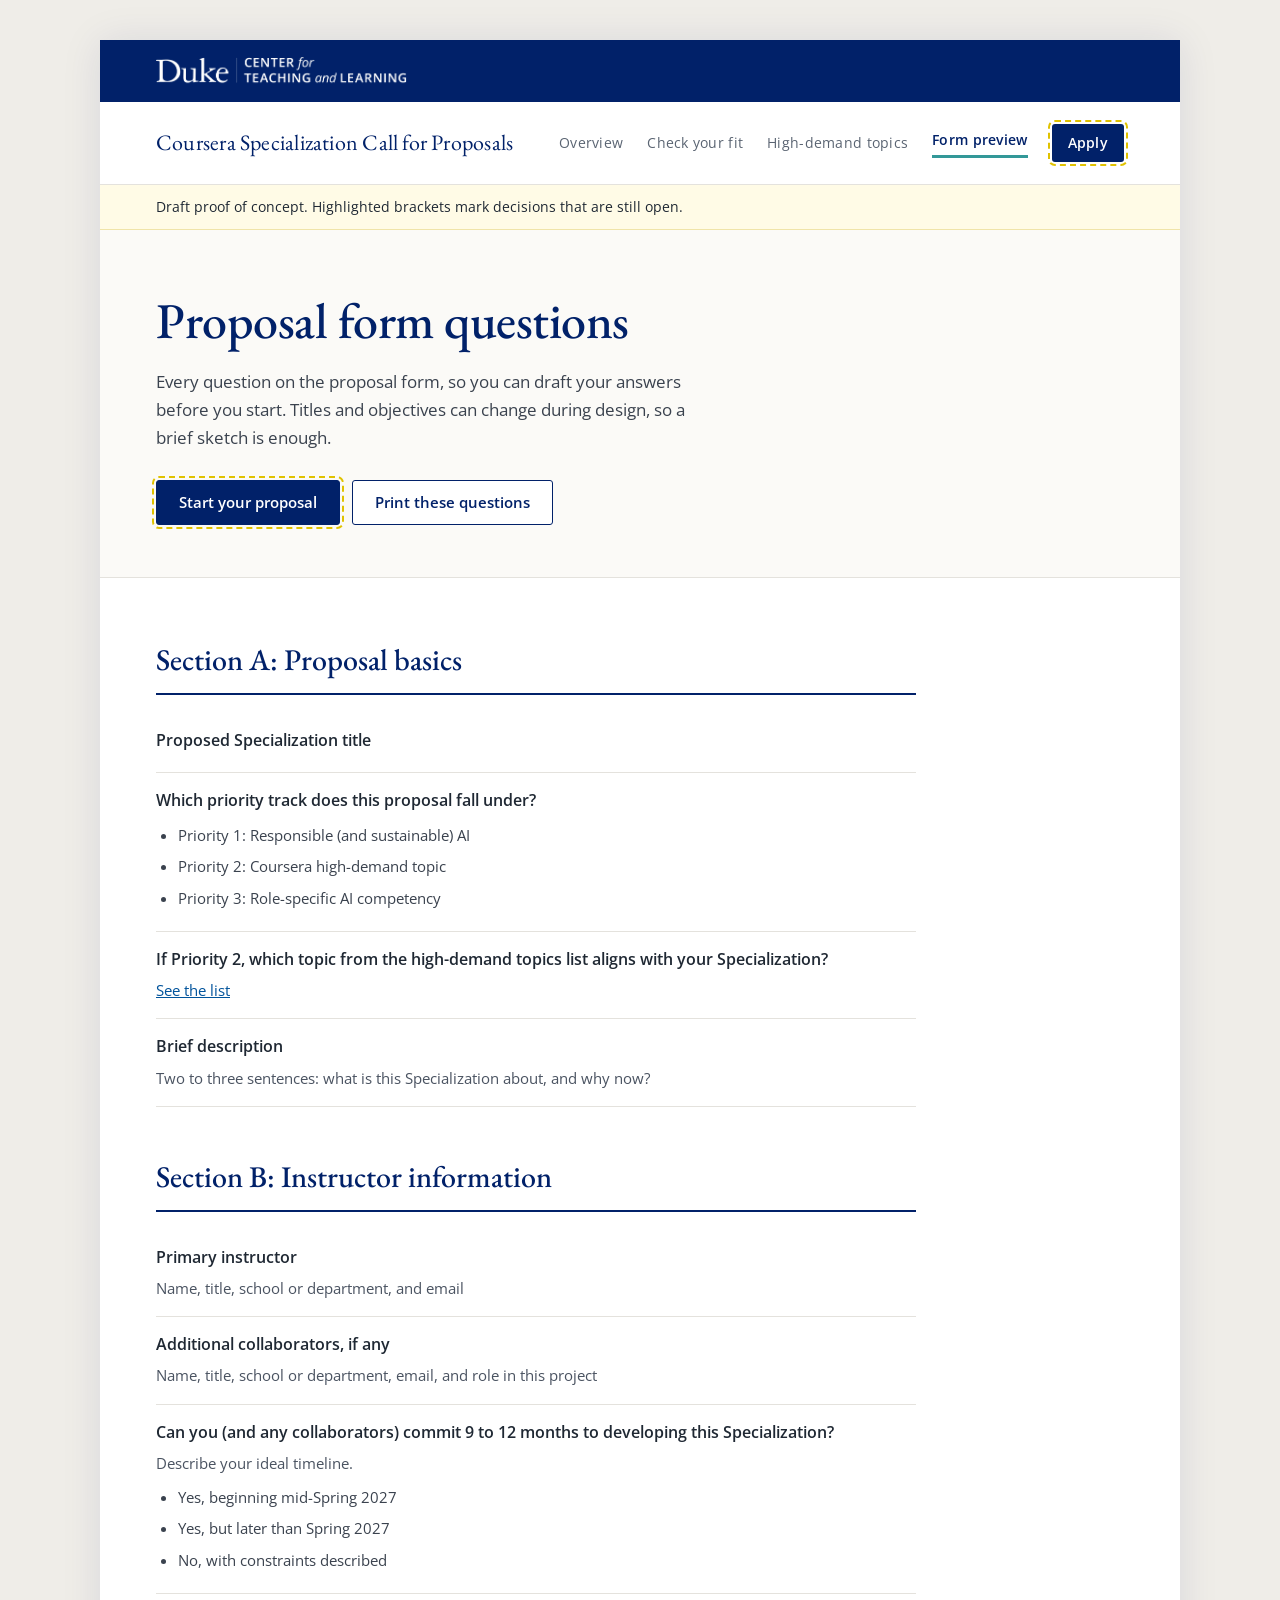
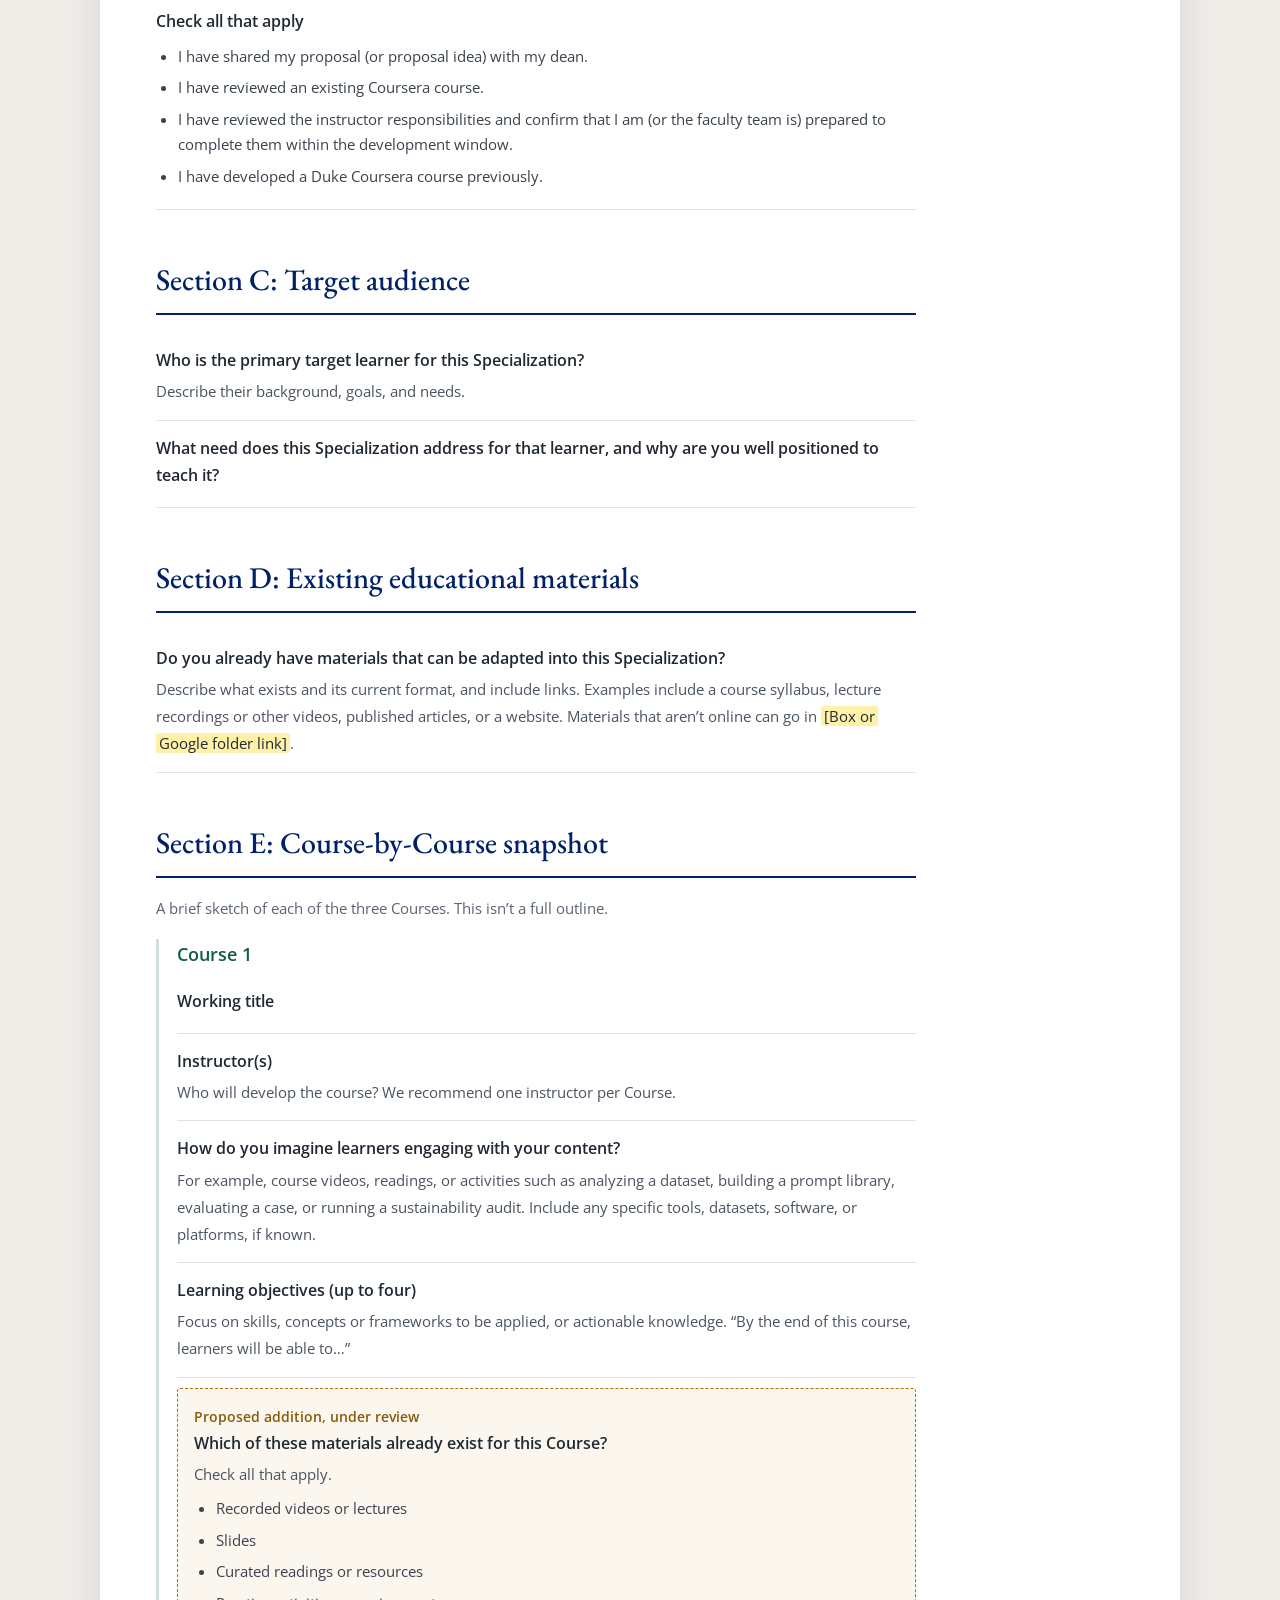
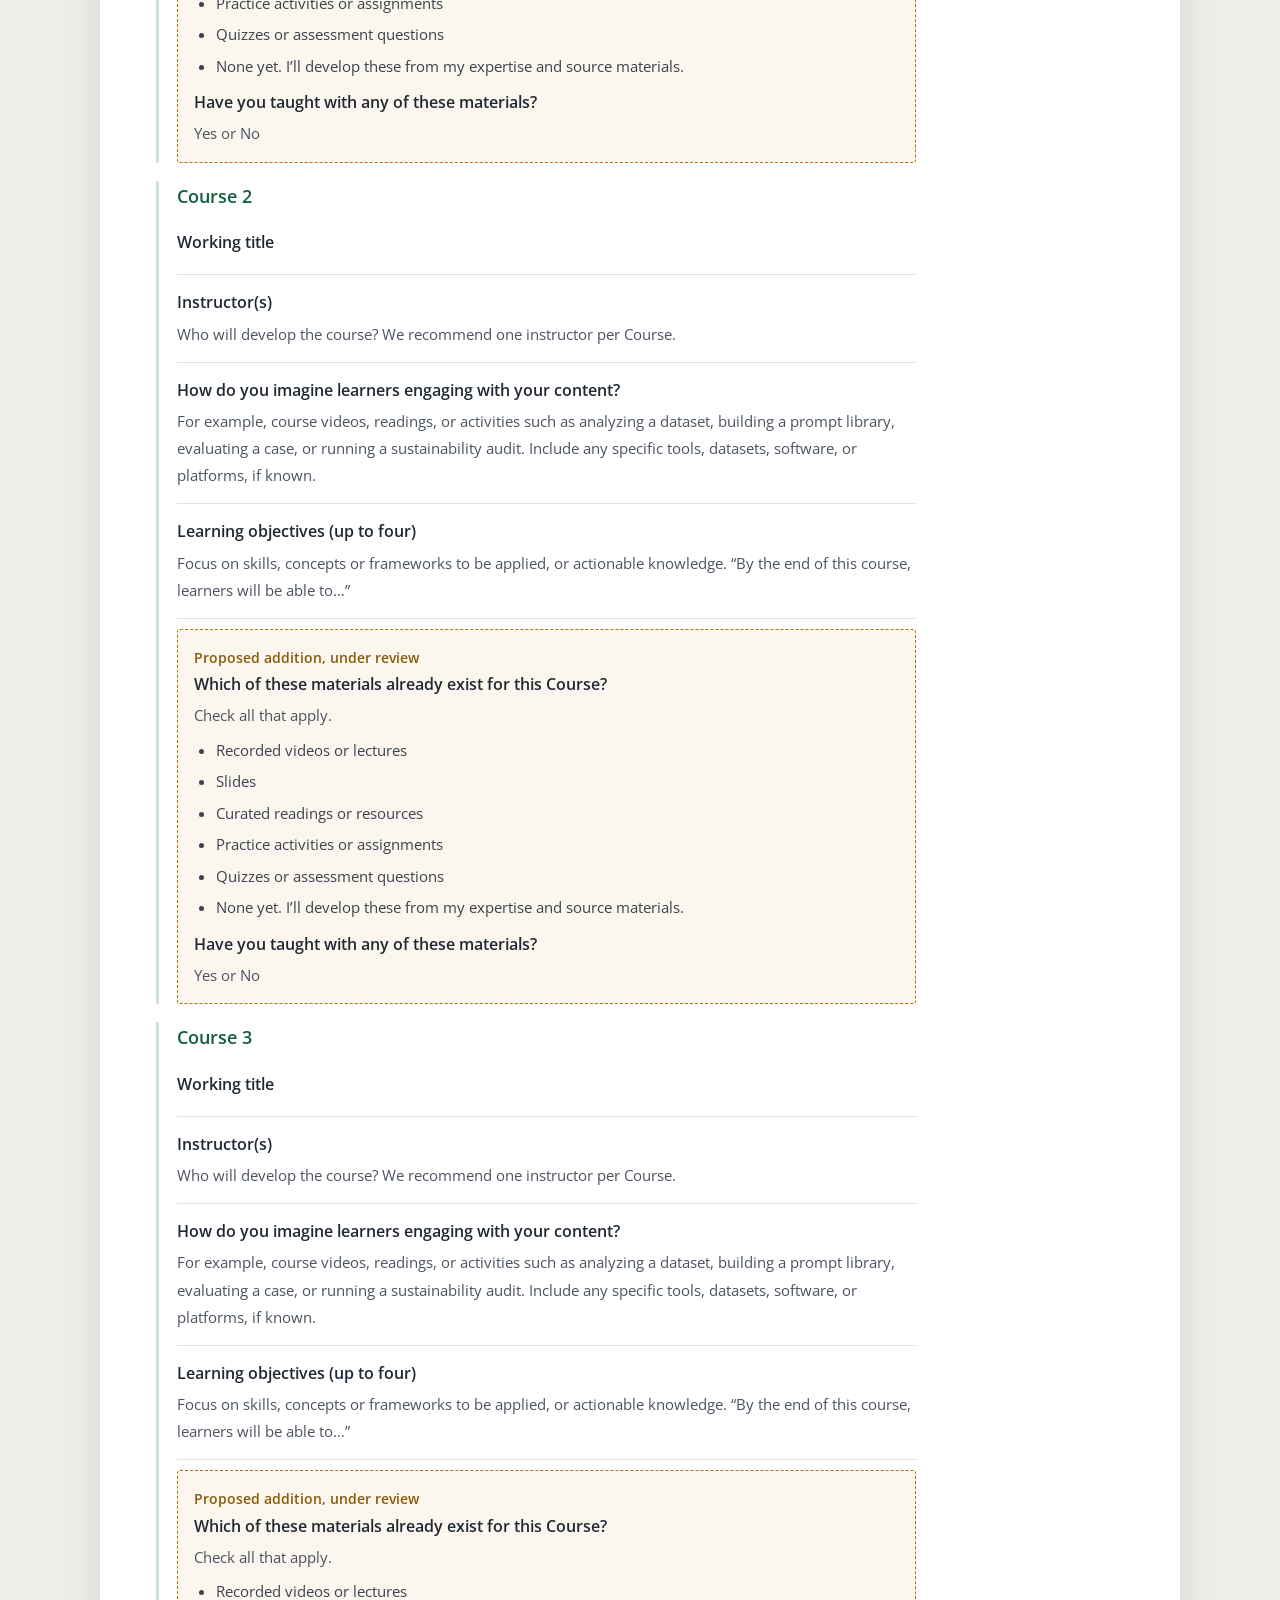
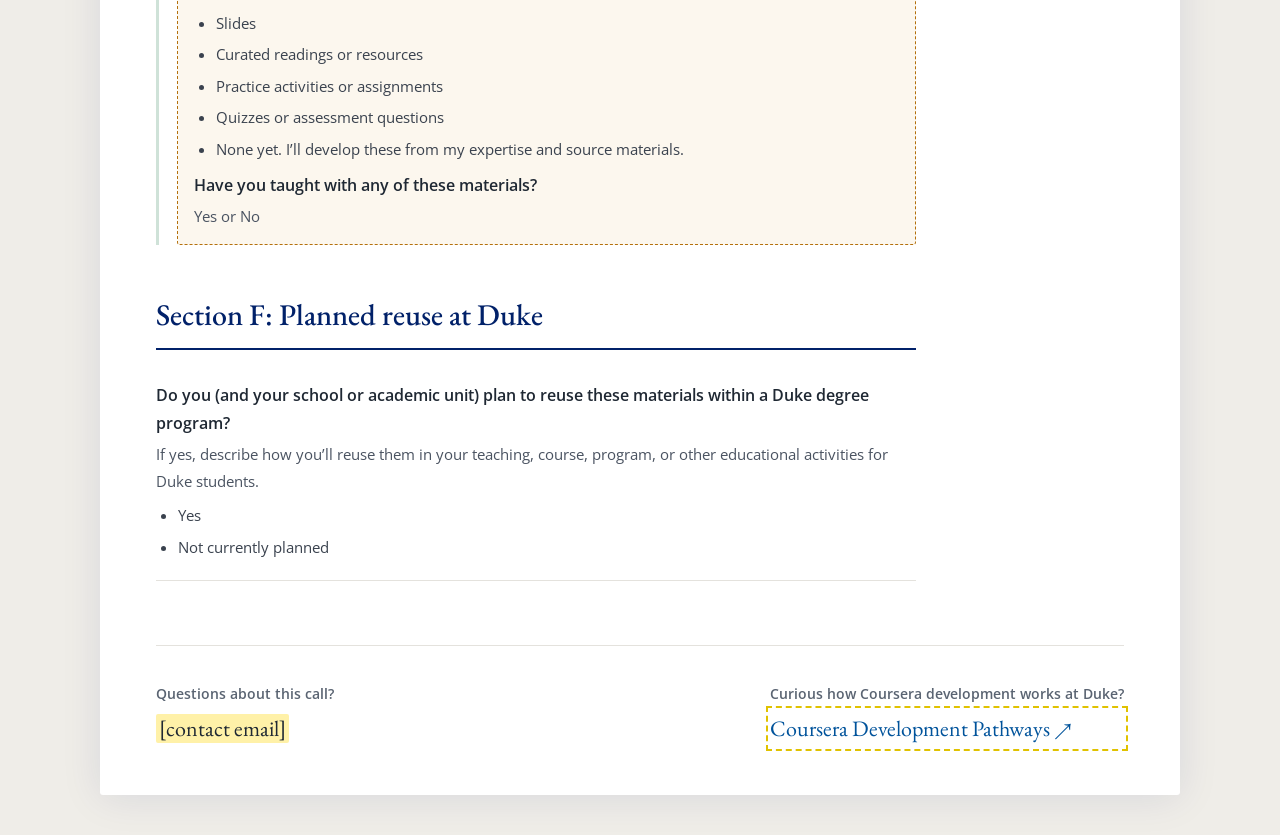
==== form-preview.html @ 7b364ab4 "Add CFP proof-of-concept site Static GitHub Pages site for the Duke Coursera Specialization Call for" ====
<!DOCTYPE html>
<html lang="en">
<head>
<meta charset="utf-8">
<meta name="viewport" content="width=device-width, initial-scale=1">
<title>Proposal form questions | Duke Coursera Specialization CFP</title>
<meta name="description" content="Every question on the Duke Coursera Specialization proposal form.">
<link rel="preconnect" href="https://fonts.googleapis.com">
<link rel="preconnect" href="https://fonts.gstatic.com" crossorigin>
<link href="https://fonts.googleapis.com/css2?family=EB+Garamond:ital,wght@0,400;0,500;0,600;1,400&family=Open+Sans:wght@400;500;600;700&display=swap" rel="stylesheet">
<link rel="stylesheet" href="site.css">
</head>
<body>
<a class="skip" href="#main">Skip to main content</a>
<div class="page">
<div class="shell">
<div class="brand"><img src="assets/ctl-logo-white.png" alt="Duke Learning Innovation and Lifetime Education, Center for Teaching and Learning"></div>
<header class="header">
<a class="site-title" href="index.html">Coursera Specialization Call for Proposals</a>
<nav class="nav" aria-label="Site"><a href="index.html">Overview</a><a href="index.html#fit-check">Check your fit</a><a href="high-demand-topics.html">High-demand topics</a><a href="form-preview.html" aria-current="page">Form preview</a><a class="nav-apply" href="#" data-tbd="form link">Apply</a></nav>
</header>
<div class="draft-note" role="note">Draft proof of concept. Highlighted brackets mark decisions that are still open.</div>
<main id="main">

<section class="hero"><h1>Proposal form questions</h1>
<p class="lede">Every question on the proposal form, so you can draft your answers before you start. Titles and objectives can change during design, so a brief sketch is enough.</p>
<div class="hero-actions"><a class="btn btn-primary" href="#" data-tbd="form link">Start your proposal</a><button class="btn btn-secondary" type="button" onclick="window.print()">Print these questions</button></div></section>
<div class="subpage"><div class="content">

<section class="form-section"><h2>Section A: Proposal basics</h2>
<div class="q"><span class="qt">Proposed Specialization title</span></div>
<div class="q"><span class="qt">Which priority track does this proposal fall under?</span><ul><li>Priority 1: Responsible (and sustainable) AI</li><li>Priority 2: Coursera high-demand topic</li><li>Priority 3: Role-specific AI competency</li></ul></div>
<div class="q"><span class="qt">If Priority 2, which topic from the high-demand topics list aligns with your Specialization?</span><span class="qh"><a href="high-demand-topics.html">See the list</a></span></div>
<div class="q"><span class="qt">Brief description</span><span class="qh">Two to three sentences: what is this Specialization about, and why now?</span></div>
</section>

<section class="form-section"><h2>Section B: Instructor information</h2>
<div class="q"><span class="qt">Primary instructor</span><span class="qh">Name, title, school or department, and email</span></div>
<div class="q"><span class="qt">Additional collaborators, if any</span><span class="qh">Name, title, school or department, email, and role in this project</span></div>
<div class="q"><span class="qt">Can you (and any collaborators) commit 9 to 12 months to developing this Specialization?</span><span class="qh">Describe your ideal timeline.</span><ul><li>Yes, beginning mid-Spring 2027</li><li>Yes, but later than Spring 2027</li><li>No, with constraints described</li></ul></div>
<div class="q"><span class="qt">Check all that apply</span><ul><li>I have shared my proposal (or proposal idea) with my dean.</li><li>I have reviewed an existing Coursera course.</li><li>I have reviewed the instructor responsibilities and confirm that I am (or the faculty team is) prepared to complete them within the development window.</li><li>I have developed a Duke Coursera course previously.</li></ul></div>
</section>

<section class="form-section"><h2>Section C: Target audience</h2>
<div class="q"><span class="qt">Who is the primary target learner for this Specialization?</span><span class="qh">Describe their background, goals, and needs.</span></div>
<div class="q"><span class="qt">What need does this Specialization address for that learner, and why are you well positioned to teach it?</span></div>
</section>

<section class="form-section"><h2>Section D: Existing educational materials</h2>
<div class="q"><span class="qt">Do you already have materials that can be adapted into this Specialization?</span><span class="qh">Describe what exists and its current format, and include links. Examples include a course syllabus, lecture recordings or other videos, published articles, or a website. Materials that aren’t online can go in <span class="tbd">[Box or Google folder link]</span>.</span></div>
</section>

<section class="form-section"><h2>Section E: Course-by-Course snapshot</h2>
<p class="note">A brief sketch of each of the three Courses. This isn’t a full outline.</p>
<div class="course-block"><h3>Course 1</h3>
<div class="q"><span class="qt">Working title</span></div>
<div class="q"><span class="qt">Instructor(s)</span><span class="qh">Who will develop the course? We recommend one instructor per Course.</span></div>
<div class="q"><span class="qt">How do you imagine learners engaging with your content?</span><span class="qh">For example, course videos, readings, or activities such as analyzing a dataset, building a prompt library, evaluating a case, or running a sustainability audit. Include any specific tools, datasets, software, or platforms, if known.</span></div>
<div class="q"><span class="qt">Learning objectives (up to four)</span><span class="qh">Focus on skills, concepts or frameworks to be applied, or actionable knowledge. “By the end of this course, learners will be able to…”</span></div>
<div class="q proposed"><span class="proposed-label">Proposed addition, under review</span>
<span class="qt">Which of these materials already exist for this Course?</span><span class="qh">Check all that apply.</span>
<ul><li>Recorded videos or lectures</li><li>Slides</li><li>Curated readings or resources</li><li>Practice activities or assignments</li><li>Quizzes or assessment questions</li><li>None yet. I’ll develop these from my expertise and source materials.</li></ul>
<span class="qt" style="margin-top:10px">Have you taught with any of these materials?</span><span class="qh">Yes or No</span></div>
</div><div class="course-block"><h3>Course 2</h3>
<div class="q"><span class="qt">Working title</span></div>
<div class="q"><span class="qt">Instructor(s)</span><span class="qh">Who will develop the course? We recommend one instructor per Course.</span></div>
<div class="q"><span class="qt">How do you imagine learners engaging with your content?</span><span class="qh">For example, course videos, readings, or activities such as analyzing a dataset, building a prompt library, evaluating a case, or running a sustainability audit. Include any specific tools, datasets, software, or platforms, if known.</span></div>
<div class="q"><span class="qt">Learning objectives (up to four)</span><span class="qh">Focus on skills, concepts or frameworks to be applied, or actionable knowledge. “By the end of this course, learners will be able to…”</span></div>
<div class="q proposed"><span class="proposed-label">Proposed addition, under review</span>
<span class="qt">Which of these materials already exist for this Course?</span><span class="qh">Check all that apply.</span>
<ul><li>Recorded videos or lectures</li><li>Slides</li><li>Curated readings or resources</li><li>Practice activities or assignments</li><li>Quizzes or assessment questions</li><li>None yet. I’ll develop these from my expertise and source materials.</li></ul>
<span class="qt" style="margin-top:10px">Have you taught with any of these materials?</span><span class="qh">Yes or No</span></div>
</div><div class="course-block"><h3>Course 3</h3>
<div class="q"><span class="qt">Working title</span></div>
<div class="q"><span class="qt">Instructor(s)</span><span class="qh">Who will develop the course? We recommend one instructor per Course.</span></div>
<div class="q"><span class="qt">How do you imagine learners engaging with your content?</span><span class="qh">For example, course videos, readings, or activities such as analyzing a dataset, building a prompt library, evaluating a case, or running a sustainability audit. Include any specific tools, datasets, software, or platforms, if known.</span></div>
<div class="q"><span class="qt">Learning objectives (up to four)</span><span class="qh">Focus on skills, concepts or frameworks to be applied, or actionable knowledge. “By the end of this course, learners will be able to…”</span></div>
<div class="q proposed"><span class="proposed-label">Proposed addition, under review</span>
<span class="qt">Which of these materials already exist for this Course?</span><span class="qh">Check all that apply.</span>
<ul><li>Recorded videos or lectures</li><li>Slides</li><li>Curated readings or resources</li><li>Practice activities or assignments</li><li>Quizzes or assessment questions</li><li>None yet. I’ll develop these from my expertise and source materials.</li></ul>
<span class="qt" style="margin-top:10px">Have you taught with any of these materials?</span><span class="qh">Yes or No</span></div>
</div>
</section>

<section class="form-section"><h2>Section F: Planned reuse at Duke</h2>
<div class="q"><span class="qt">Do you (and your school or academic unit) plan to reuse these materials within a Duke degree program?</span><span class="qh">If yes, describe how you’ll reuse them in your teaching, course, program, or other educational activities for Duke students.</span><ul><li>Yes</li><li>Not currently planned</li></ul></div>
</section>

</div></div>

</main>
<footer class="footer">
<div><span class="flabel">Questions about this call?</span><span class="fvalue"><span class="tbd">[contact email]</span></span></div>
<div><span class="flabel">Curious how Coursera development works at Duke?</span><a href="#" data-tbd="Pathways site URL">Coursera Development Pathways ↗</a></div>
</footer>
</div>
</div>
<script src="site.js"></script>
</body>
</html>
---- site.css ----
/* Duke Coursera Specialization CFP: proof of concept
   Visual system shared with Coursera Development Pathways and the Coursera Design Guide. */
:root {
  --navy: #012169; --navy-hover: #00184F;
  --ink: #1F2833; --body: #3A424E; --secondary: #4A5361; --muted: #5A6472;
  --rule: #E4E2DD; --border: #C9CDD4; --hero: #FBFAF7; --panel: #F6F5F1; --page: #EFEDE8;
  --blue: #00539B; --blue-text: #00447F; --blue-tint: #F2F6FB; --blue-border: #D6E3F0;
  --green: #17724A; --green-text: #125E3D; --green-tint: #F0F6F2; --green-border: #CFE2D8;
  --gold: #B4700C; --gold-text: #8A5A0B; --gold-tint: #FCF7EE; --gold-border: #F0E4CB;
  --orange: #C84E00; --orange-text: #A84200; --orange-tint: #FCF5F0; --orange-border: #EFD3C6;
  --teal: #339898; --teal-text: #1D6B6B; --teal-tint: #EEF6F6; --teal-border: #CBE3E3;
  --display: 'EB Garamond', Garamond, 'Times New Roman', serif;
  --sans: 'Open Sans', system-ui, -apple-system, 'Segoe UI', sans-serif;
  --shadow-card: 0 6px 20px rgba(1,33,105,.08);
}
html { -webkit-font-smoothing: antialiased; -moz-osx-font-smoothing: grayscale; scroll-padding-top: 24px; }
body { margin: 0; background: var(--page); font-family: var(--sans); color: var(--body); font-size: 16px; line-height: 1.7; }
a { color: var(--blue); }
a:hover { color: var(--green-text); }
:focus-visible { outline: 2px solid var(--navy); outline-offset: 2px; }
p { margin: 0 0 16px; }
ul, ol { margin: 0 0 16px; padding-left: 22px; }
li { margin-bottom: 6px; }
h1, h2, h3 { font-family: var(--display); font-weight: 500; color: var(--navy); margin: 0; }
strong { color: var(--ink); font-weight: 600; }

.skip { position: absolute; left: -9999px; }
.skip:focus { left: 16px; top: 16px; background: #fff; padding: 8px 12px; z-index: 10; }

/* Placeholders for open decisions. Search for class="tbd" to find them. */
.tbd { background: #FFF1A8; color: var(--ink); padding: 0 3px; border-radius: 2px; box-decoration-break: clone; -webkit-box-decoration-break: clone; }

/* Shell */
.page { padding: 40px 24px; }
.shell { max-width: 1080px; margin: 0 auto; background: #fff; box-shadow: 0 2px 40px rgba(1,33,105,.10); border-radius: 3px; }
.brand { background: var(--navy); padding: 16px 56px; display: flex; align-items: center; }
.brand img { height: 30px; width: auto; display: block; }
.header { display: flex; justify-content: space-between; align-items: center; gap: 32px; padding: 22px 56px; border-bottom: 1px solid var(--rule); }
.site-title { white-space: nowrap; font-family: var(--display); font-size: 22px; color: var(--navy); text-decoration: none; letter-spacing: .01em; }
.site-title:hover { color: var(--navy); }
.nav { display: flex; flex-wrap: wrap; row-gap: 10px; justify-content: flex-end; align-items: center; gap: 10px 24px; font-size: 14px; letter-spacing: .02em; }
.nav a { color: var(--muted); text-decoration: none; white-space: nowrap; }
.nav a:hover { color: var(--navy); }
.nav a[aria-current="page"] { color: var(--navy); font-weight: 600; border-bottom: 3px solid var(--teal); padding-bottom: 3px; }
.nav .nav-apply { background: var(--navy); color: #fff; font-weight: 600; padding: 7px 16px; border-radius: 3px; }
.nav .nav-apply:hover { background: var(--navy-hover); color: #fff; }

.draft-note { background: #FFFBE6; border-bottom: 1px solid #F0E4A8; padding: 10px 56px; font-size: 14px; color: var(--ink); }

/* Hero */
.hero { background: var(--hero); padding: 64px 56px 52px; border-bottom: 1px solid var(--rule); }
.hero-grid { display: grid; grid-template-columns: minmax(0, 1.25fr) minmax(0, 1fr); gap: 48px; align-items: start; }
.hero h1 { font-size: 50px; line-height: 1.08; letter-spacing: -.01em; text-wrap: balance; margin-bottom: 20px; }
.hero .lede { font-size: 17px; line-height: 1.65; max-width: 560px; }
.hero-actions { display: flex; flex-wrap: wrap; gap: 12px; margin-top: 28px; }
.btn { display: inline-block; font-family: var(--sans); font-size: 15px; font-weight: 600; text-decoration: none; padding: 12px 22px; border-radius: 3px; border: 1px solid var(--navy); cursor: pointer; line-height: 1.3; }
.btn-primary { background: var(--navy); color: #fff; }
.btn-primary:hover { background: var(--navy-hover); color: #fff; }
.btn-secondary { background: #fff; color: var(--navy); }
.btn-secondary:hover { background: var(--hero); color: var(--navy); }

.glance { background: #fff; border: 1px solid var(--border); border-radius: 3px; box-shadow: var(--shadow-card); }
.glance-deadline { background: var(--teal-tint); border-bottom: 1px solid var(--teal-border); padding: 18px 24px; }
.glance-deadline .label { font-size: 14px; font-weight: 600; color: var(--teal-text); }
.glance-deadline .date { font-family: var(--display); font-size: 28px; line-height: 1.2; color: var(--navy); }
.glance dl { margin: 0; padding: 8px 24px 16px; }
.glance dl div { display: grid; grid-template-columns: 124px 1fr; gap: 12px; padding: 10px 0; border-bottom: 1px solid var(--rule); }
.glance dl div:last-child { border-bottom: 0; }
.glance dt { font-size: 14px; font-weight: 600; color: var(--muted); }
.glance dd { margin: 0; font-size: 15px; line-height: 1.55; color: var(--ink); }

/* Body layout */
.layout { display: grid; grid-template-columns: 190px minmax(0, 1fr); gap: 48px; padding: 56px 56px 0; }
.toc { position: sticky; top: 24px; align-self: start; font-size: 14px; }
.toc p { font-weight: 600; color: var(--muted); margin-bottom: 10px; }
.toc ul { list-style: none; padding: 0; margin: 0; border-left: 2px solid var(--rule); }
.toc li { margin: 0; }
.toc a { display: block; padding: 5px 0 5px 14px; margin-left: -2px; border-left: 2px solid transparent; color: var(--secondary); text-decoration: none; line-height: 1.4; }
.toc a:hover { color: var(--navy); }
.toc a.is-current { color: var(--navy); font-weight: 600; border-left-color: var(--teal); }

.content { max-width: 730px; }
.section { padding-bottom: 56px; margin-bottom: 56px; border-bottom: 1px solid var(--rule); }
.section:last-child { border-bottom: 0; margin-bottom: 0; }
.section > h2 { font-size: 38px; line-height: 1.15; margin-bottom: 20px; }
.section h3 { font-family: var(--sans); font-size: 19px; font-weight: 600; color: var(--ink); line-height: 1.4; margin: 32px 0 10px; }
.section h3:first-of-type { margin-top: 8px; }
.note { font-size: 15px; color: var(--muted); }

/* Priority tracks */
.tracks { border-top: 1px solid var(--border); margin: 8px 0 20px; }
.track { display: grid; grid-template-columns: minmax(0, 1fr) auto; gap: 8px 24px; padding: 22px 0; border-bottom: 1px solid var(--border); }
.track-name { font-size: 14px; font-weight: 600; color: var(--muted); }
.track h3 { margin: 2px 0 8px !important; }
.track p { margin: 0; font-size: 15px; }
.track .amount { font-family: var(--display); font-size: 30px; color: var(--navy); line-height: 1.1; text-align: right; white-space: nowrap; }
.track .amount span { display: block; font-family: var(--sans); font-size: 14px; color: var(--muted); }
.fields { columns: 2; column-gap: 32px; margin-top: 12px; font-size: 15px; }
.fields li { break-inside: avoid; }

/* Spec facts */
.facts { display: grid; grid-template-columns: repeat(3, minmax(0, 1fr)); gap: 16px; margin: 8px 0 24px; }
.fact { border-top: 3px solid var(--blue); background: var(--blue-tint); padding: 16px 18px; border-radius: 0 0 3px 3px; }
.fact strong { display: block; font-family: var(--display); font-weight: 500; font-size: 26px; color: var(--navy); line-height: 1.15; margin-bottom: 4px; }
.fact span { font-size: 14px; color: var(--secondary); line-height: 1.5; display: block; }

.table-wrap { overflow-x: auto; margin: 8px 0 20px; }
table { border-collapse: collapse; width: 100%; font-size: 15px; line-height: 1.5; }
th { text-align: left; font-weight: 600; color: var(--navy); border-bottom: 2px solid var(--navy); padding: 10px 14px 10px 0; }
td { border-bottom: 1px solid var(--rule); padding: 12px 14px 12px 0; vertical-align: top; }

/* Roles */
.roles { display: grid; grid-template-columns: repeat(2, minmax(0, 1fr)); gap: 20px; margin: 8px 0 20px; }
.role { border: 1px solid var(--border); border-radius: 3px; overflow: hidden; }
.role-head { padding: 12px 20px; font-weight: 600; font-size: 15px; }
.role-faculty .role-head { background: var(--navy); color: #fff; }
.role-ctl .role-head { background: var(--panel); color: var(--navy); border-bottom: 1px solid var(--border); }
.role ul { padding: 16px 20px 8px 40px; font-size: 15px; line-height: 1.6; }

/* Materials */
.materials { display: grid; grid-template-columns: repeat(2, minmax(0, 1fr)); gap: 20px; margin: 8px 0 24px; }
.material { padding: 18px 20px; border-left: 4px solid var(--gold); background: var(--gold-tint); border-radius: 0 3px 3px 0; }
.material.expertise { border-left-color: var(--blue); background: var(--blue-tint); }
.material h3 { margin: 0 0 6px !important; font-size: 17px; }
.material p { margin: 0; font-size: 15px; }

/* Fit check */
.fit { border: 1px solid var(--border); border-radius: 3px; box-shadow: var(--shadow-card); overflow: hidden; margin: 8px 0 16px; }
.fit-head { background: var(--panel); border-bottom: 1px solid var(--border); padding: 14px 24px; display: flex; justify-content: space-between; gap: 16px; font-size: 14px; }
.fit-head strong { color: var(--navy); }
.fit-progress { color: var(--muted); }
.fit-body { padding: 28px 24px 24px; }
.fit-q { font-family: var(--display); font-size: 26px; line-height: 1.25; color: var(--navy); margin: 0 0 8px; }
.fit-q:focus { outline: none; }
.fit-help { font-size: 15px; color: var(--muted); margin-bottom: 18px; }
.fit-options { display: grid; gap: 10px; }
.fit-option { display: block; width: 100%; text-align: left; background: #fff; border: 1px solid var(--border); border-radius: 3px; padding: 14px 18px; font: 500 16px/1.45 var(--sans); color: var(--ink); cursor: pointer; }
.fit-option:hover { background: var(--hero); border-color: var(--teal); }
.fit-option small { display: block; font-size: 14px; font-weight: 400; color: var(--muted); margin-top: 2px; }
.fit-nav { display: flex; justify-content: space-between; align-items: center; margin-top: 20px; }
.link-btn { background: none; border: 0; padding: 4px 0; font: 600 15px var(--sans); color: var(--blue); cursor: pointer; }
.link-btn:hover { color: var(--green-text); }
.fit-result h3 { font-family: var(--display) !important; font-weight: 500 !important; font-size: 30px !important; color: var(--navy) !important; line-height: 1.2 !important; margin: 0 0 10px !important; }
.fit-result .status { display: inline-block; font-size: 14px; font-weight: 600; padding: 3px 12px; border-radius: 20px; margin-bottom: 12px; }
.status-good { color: var(--green-text); background: var(--green-tint); border: 1px solid var(--green-border); }
.status-maybe { color: var(--gold-text); background: var(--gold-tint); border: 1px solid var(--gold-border); }
.status-notyet { color: var(--orange-text); background: var(--orange-tint); border: 1px solid var(--orange-border); }
.fit-group { margin-top: 22px; }
.fit-group h4 { font-size: 15px; font-weight: 600; color: var(--ink); margin: 0 0 8px; }
.fit-group ul { list-style: none; padding: 0; margin: 0; }
.fit-group li { padding: 10px 0 10px 16px; border-left: 3px solid var(--green); margin-bottom: 8px; font-size: 15px; line-height: 1.6; }
.fit-group.address li { border-left-color: var(--gold); }
.fit-group.major li { border-left-color: var(--orange); }
.fit-actions { display: flex; flex-wrap: wrap; gap: 12px; margin-top: 24px; }

/* Criteria */
.criteria-group { display: grid; grid-template-columns: 170px minmax(0, 1fr); gap: 20px; padding: 20px 0; border-bottom: 1px solid var(--rule); }
.criteria-group:first-of-type { border-top: 2px solid var(--navy); }
.weight { font-weight: 600; font-size: 15px; color: var(--navy); }
.weight span { display: block; font-weight: 400; font-size: 14px; color: var(--muted); }
.criteria-group ul { list-style: none; padding: 0; margin: 0; font-size: 15px; line-height: 1.6; }
.criteria-group li { margin-bottom: 12px; }
.criteria-group li:last-child { margin-bottom: 0; }

/* Timeline (a real sequence) */
.timeline { list-style: none; padding: 0; margin: 8px 0 20px; border-left: 2px solid var(--teal-border); }
.timeline li { position: relative; padding: 0 0 22px 26px; margin: 0; }
.timeline li::before { content: ''; position: absolute; left: -7px; top: 7px; width: 12px; height: 12px; border-radius: 50%; background: var(--teal); }
.timeline li:last-child { padding-bottom: 0; }
.timeline li:last-child::before { background: var(--navy); }
.timeline .when { display: block; font-weight: 600; color: var(--ink); font-size: 15px; }
.timeline .what { font-size: 15px; }

.steps { counter-reset: step; list-style: none; padding: 0; }
.steps li { counter-increment: step; position: relative; padding: 2px 0 14px 46px; }
.steps li::before { content: counter(step); position: absolute; left: 0; top: 0; width: 30px; height: 30px; border-radius: 50%; background: var(--navy); color: #fff; font-weight: 600; font-size: 14px; display: flex; align-items: center; justify-content: center; }

.apply-cta { background: var(--navy); color: #fff; border-radius: 3px; padding: 32px 36px; margin-top: 28px; display: flex; flex-wrap: wrap; justify-content: space-between; align-items: center; gap: 20px; }
.apply-cta p { margin: 0; color: #fff; font-size: 16px; }
.apply-cta .big { font-family: var(--display); font-size: 26px; line-height: 1.25; }
.apply-cta .btn { background: #fff; color: var(--navy); border-color: #fff; }
.apply-cta .btn:hover { background: var(--hero); }
.apply-cta .tbd { color: var(--ink); }

/* Footer */
.footer { margin: 64px 56px 0; padding: 36px 0 48px; border-top: 1px solid var(--rule); display: flex; justify-content: space-between; flex-wrap: wrap; gap: 24px; }
.footer div { display: flex; flex-direction: column; gap: 4px; }
.footer .flabel { font-size: 14px; font-weight: 600; color: var(--muted); }
.footer a, .footer .fvalue { font-family: var(--display); font-size: 22px; color: var(--blue); text-decoration: none; }
.footer a:hover { color: var(--green-text); }

/* Simple subpages */
.subpage { padding: 56px 56px 0; }
.subpage .content { max-width: 760px; }
.category { border-top: 3px solid var(--blue); padding-top: 16px; margin-bottom: 36px; }
.category h2 { font-size: 30px; margin-bottom: 10px; }
.form-section { margin-bottom: 44px; }
.form-section > h2 { font-size: 30px; padding-bottom: 8px; border-bottom: 2px solid var(--navy); margin-bottom: 18px; }
.q { padding: 14px 0; border-bottom: 1px solid var(--rule); }
.q .qt { font-weight: 600; color: var(--ink); display: block; margin-bottom: 4px; }
.q .qh { font-size: 15px; color: var(--secondary); }
.q ul { margin: 8px 0 0; font-size: 15px; }
.q.proposed { background: var(--gold-tint); border: 1px dashed var(--gold); padding: 14px 16px; margin-top: 10px; border-radius: 3px; }
.proposed-label { font-size: 14px; font-weight: 600; color: var(--gold-text); }
.course-block { border-left: 3px solid var(--green-border); padding-left: 18px; margin: 18px 0 8px; }
.course-block h3 { font-family: var(--sans); font-size: 18px; font-weight: 600; color: var(--green-text); margin: 0 0 4px; }

/* Responsive */
@media screen and (max-width: 980px) {
  .page { padding: 24px 16px; }
  .layout { grid-template-columns: minmax(0, 1fr); }
  .toc { display: none; }
  .hero-grid { grid-template-columns: minmax(0, 1fr); }
}
@media screen and (max-width: 820px) {
  .header { flex-direction: column; align-items: flex-start; gap: 14px; }
  .nav { justify-content: flex-start; }
  .facts, .roles, .materials { grid-template-columns: minmax(0, 1fr); }
  .criteria-group { grid-template-columns: minmax(0, 1fr); gap: 8px; }
  .fields { columns: 1; }
}
@media screen and (max-width: 680px) {
  .brand, .header, .draft-note, .hero, .layout, .subpage { padding-left: 24px; padding-right: 24px; }
  .footer { margin-left: 24px; margin-right: 24px; }
  .hero h1 { font-size: 38px; }
  .section > h2 { font-size: 32px; }
  .glance dl div { grid-template-columns: minmax(0, 1fr); gap: 2px; }
  .track { grid-template-columns: minmax(0, 1fr); }
  .track .amount { text-align: left; }
}
@media (prefers-reduced-motion: reduce) { html { scroll-behavior: auto; } }
@media print {
  body, .page { background: #fff; padding: 0; }
  .shell { box-shadow: none; }
  .toc, .nav, .hero-actions, #fit-check, .toc-fit-link, .draft-note { display: none !important; }
  .layout { grid-template-columns: minmax(0, 1fr); padding-top: 24px; }
  .section { break-inside: auto; }
  .brand { print-color-adjust: exact; -webkit-print-color-adjust: exact; }
}

/* Links whose destination is still open. site.js adds this class to any a[data-tbd]. */
.tbd-link { outline: 2px dashed #E0C200; outline-offset: 2px; }
@media screen and (max-width: 680px) { .site-title { white-space: normal; font-size: 20px; } }
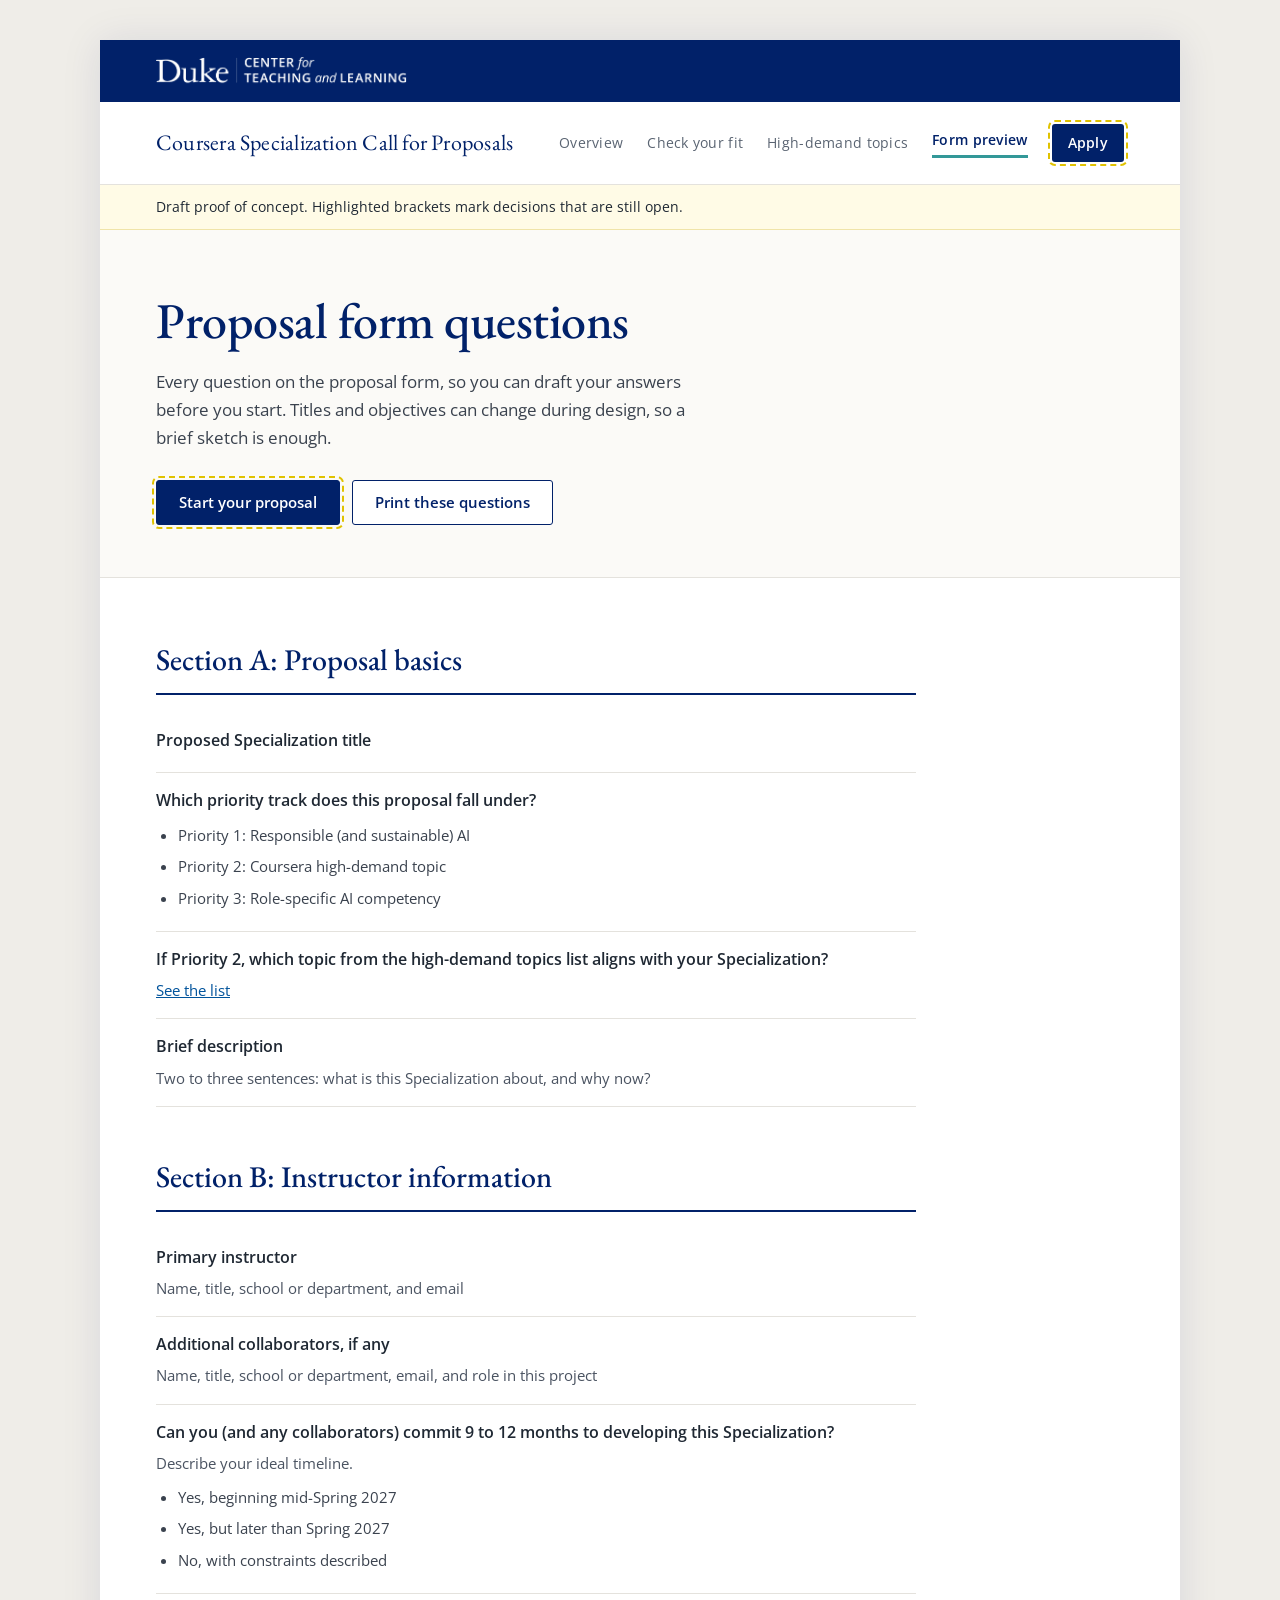
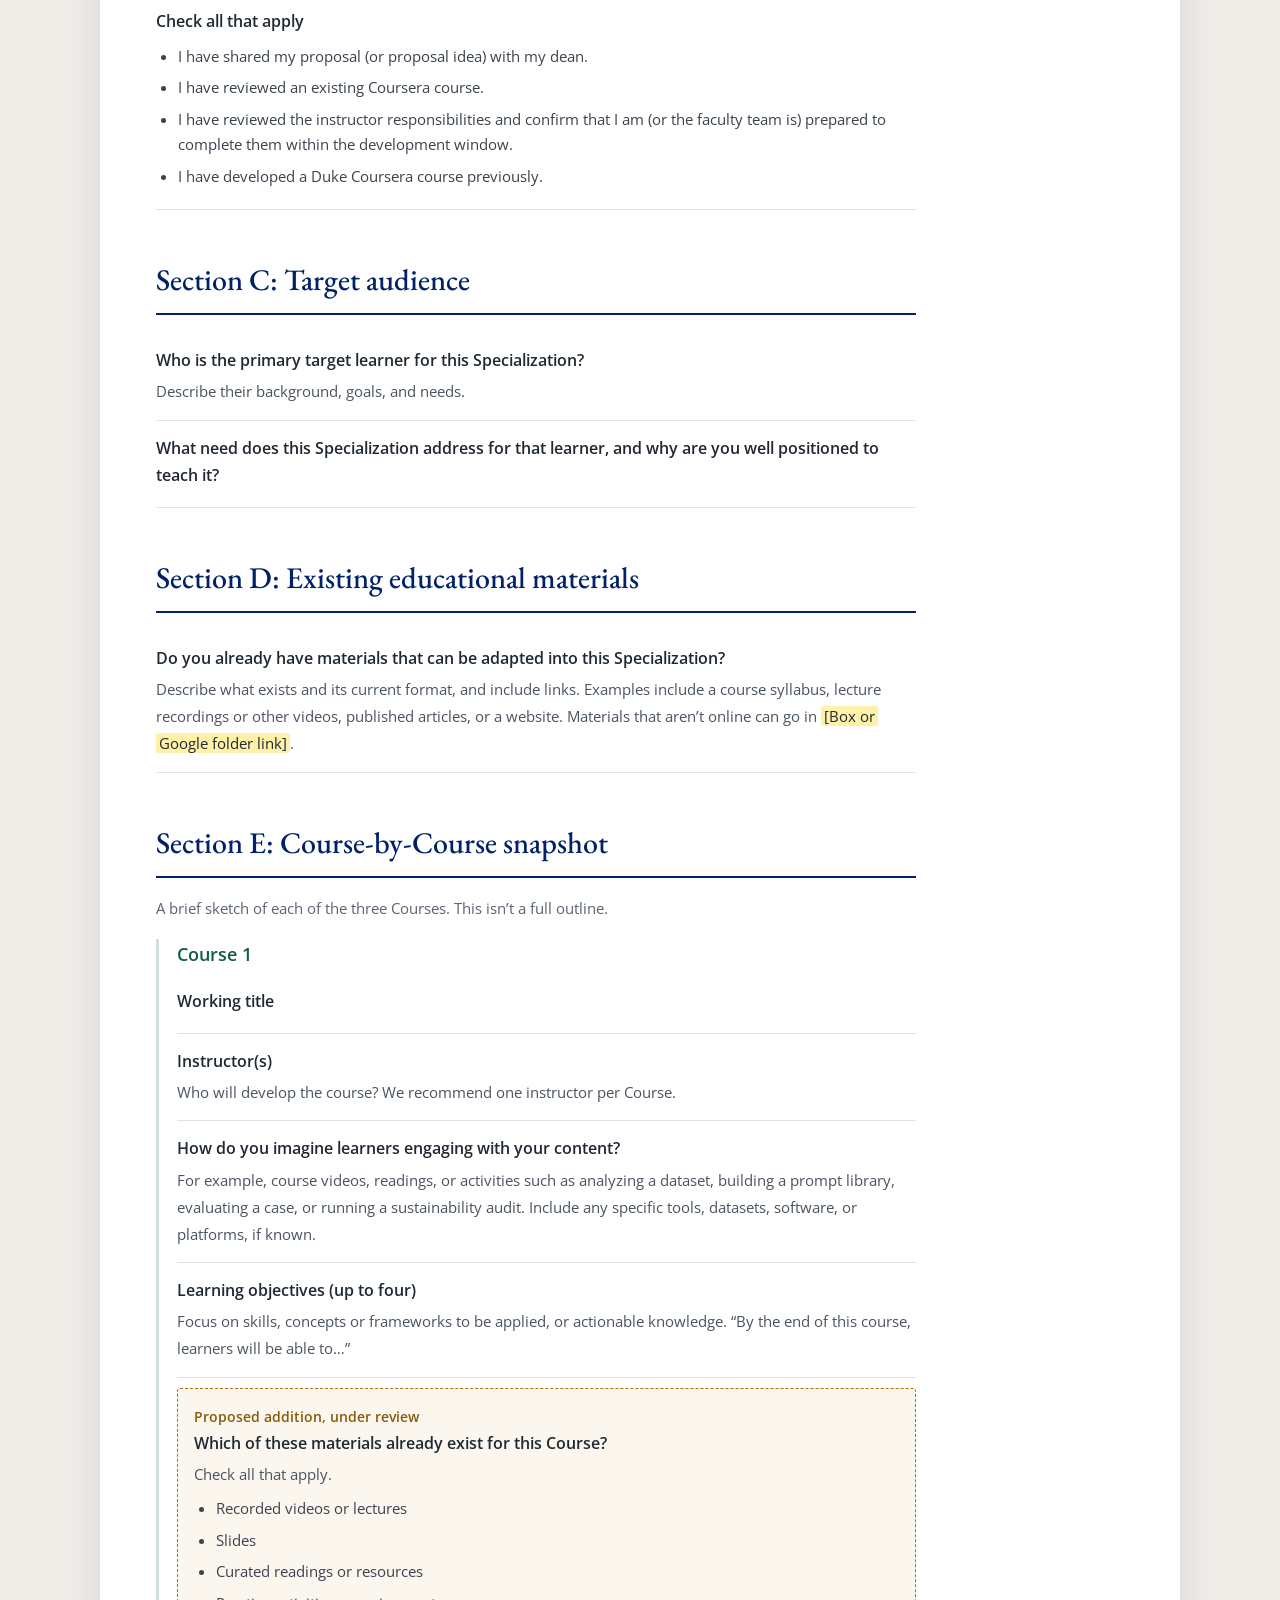
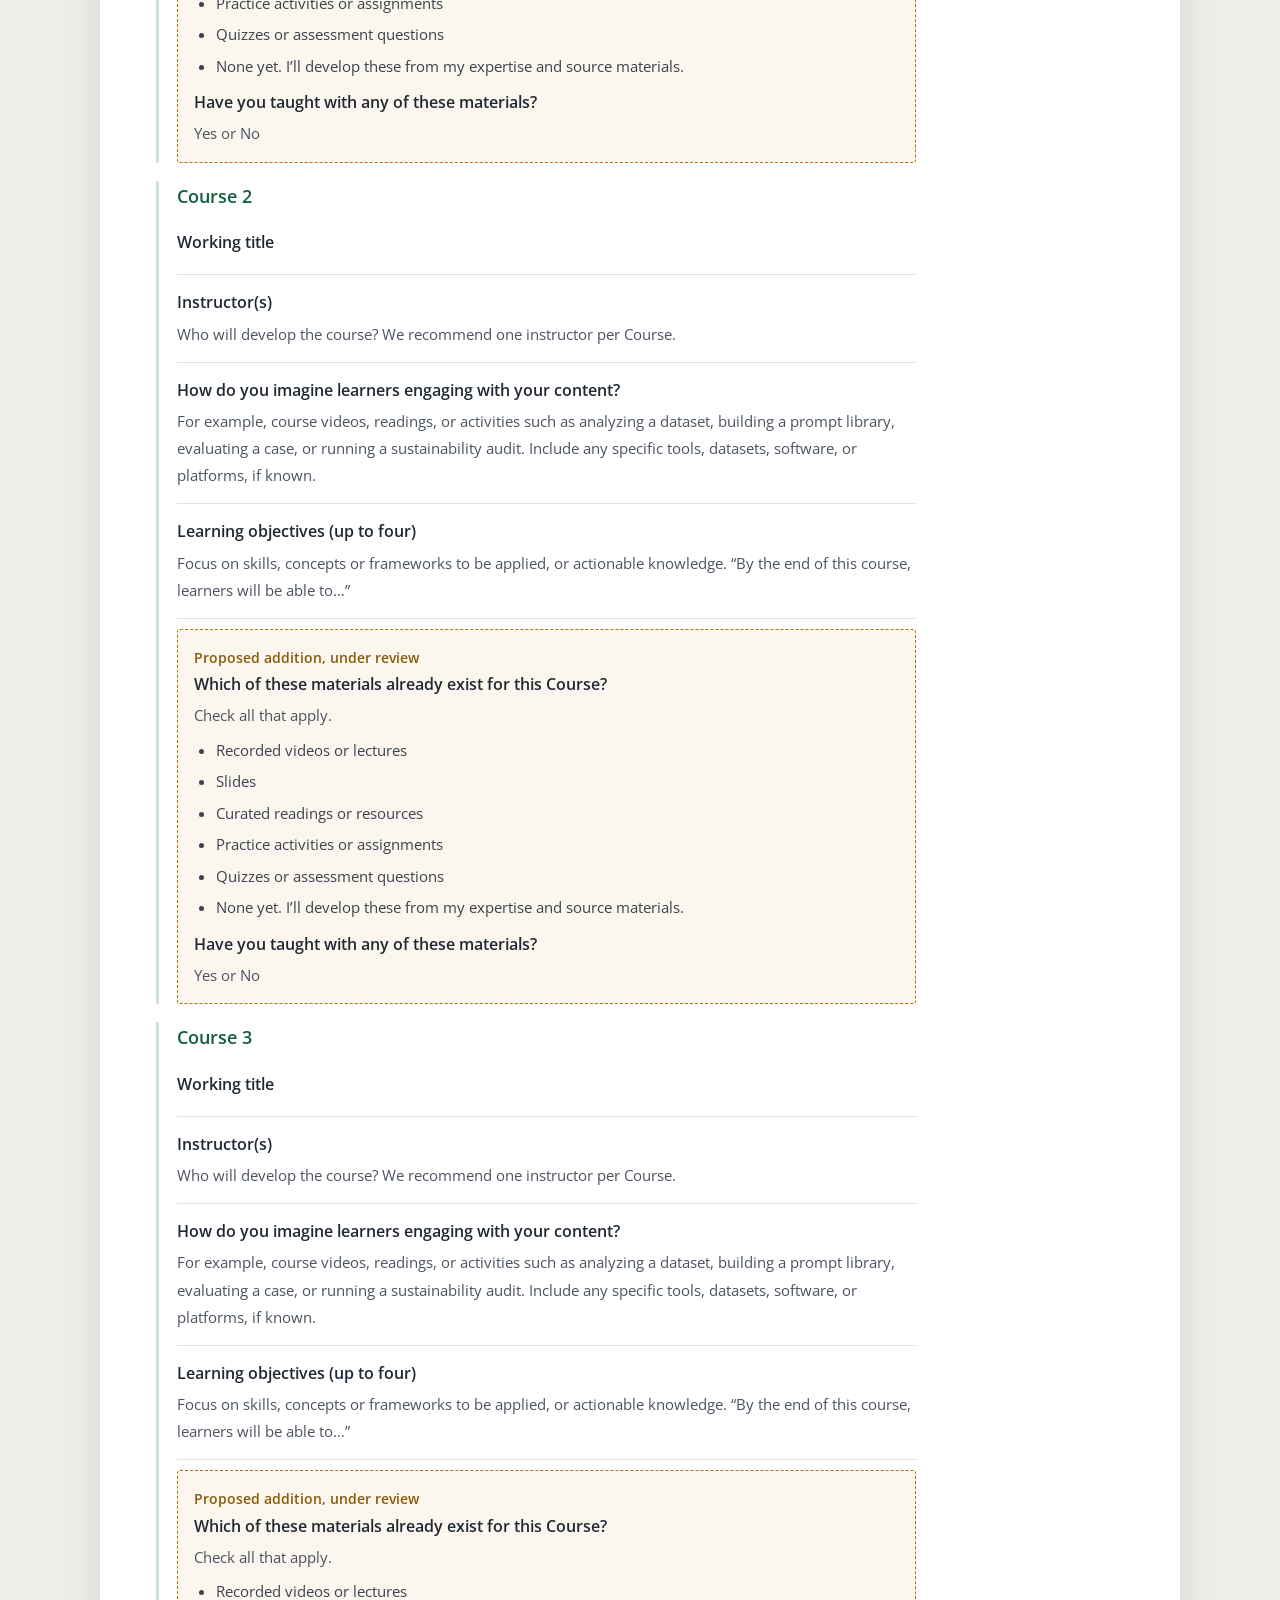
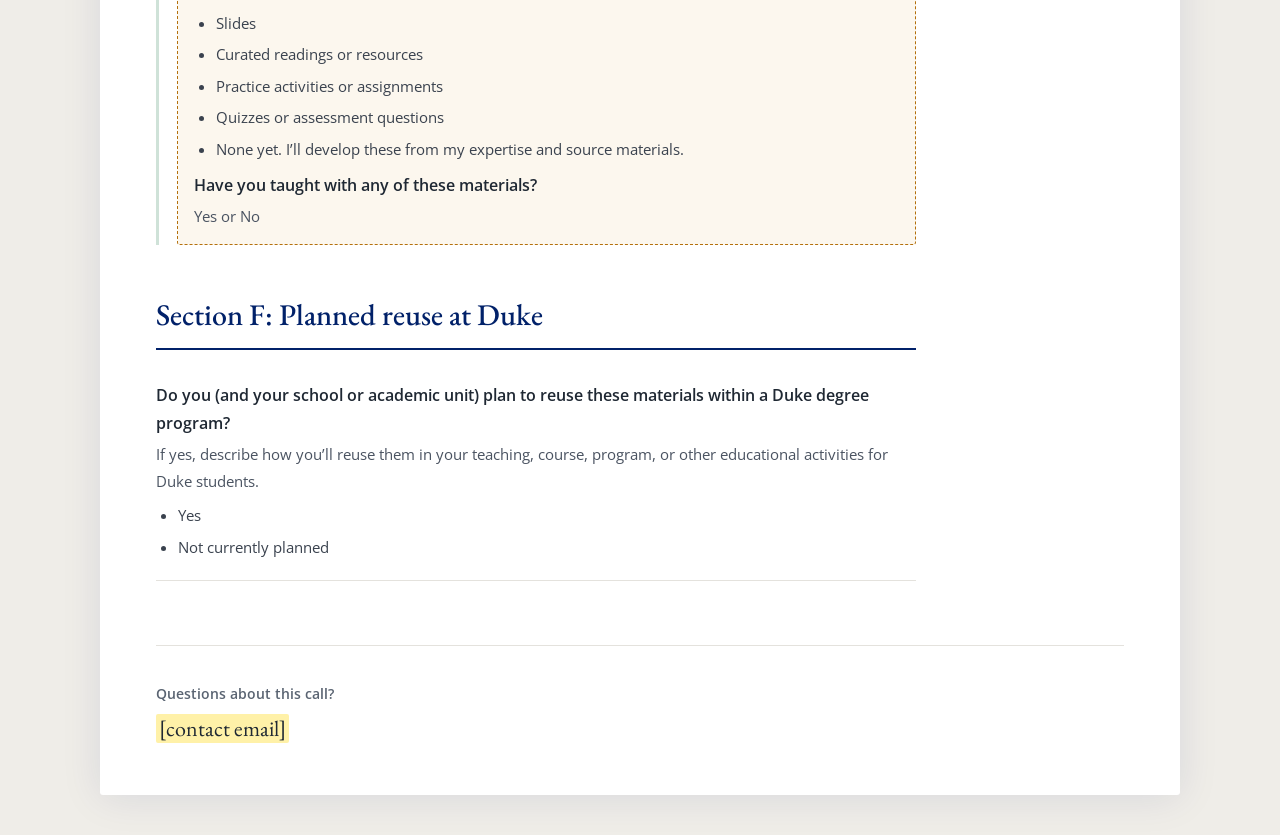
==== commit 3ca1b490: "Remove Coursera Development Pathways footer link That site is a separate, unreleased proof of concep" ====
--- a/form-preview.html
+++ b/form-preview.html
@@ -91,7 +91,6 @@
 </main>
 <footer class="footer">
 <div><span class="flabel">Questions about this call?</span><span class="fvalue"><span class="tbd">[contact email]</span></span></div>
-<div><span class="flabel">Curious how Coursera development works at Duke?</span><a href="#" data-tbd="Pathways site URL">Coursera Development Pathways ↗</a></div>
 </footer>
 </div>
 </div>
--- a/site.css
+++ b/site.css
@@ -194,6 +194,7 @@
 .subpage .content { max-width: 760px; }
 .category { border-top: 3px solid var(--blue); padding-top: 16px; margin-bottom: 36px; }
 .category h2 { font-size: 30px; margin-bottom: 10px; }
+.tag-genai { display: inline-block; margin-left: 8px; font-family: var(--sans); font-size: 11px; font-weight: 700; letter-spacing: .03em; text-transform: uppercase; color: var(--gold-text); background: var(--gold-tint); border: 1px solid var(--gold-border); border-radius: 3px; padding: 1px 6px; vertical-align: middle; }
 .form-section { margin-bottom: 44px; }
 .form-section > h2 { font-size: 30px; padding-bottom: 8px; border-bottom: 2px solid var(--navy); margin-bottom: 18px; }
 .q { padding: 14px 0; border-bottom: 1px solid var(--rule); }
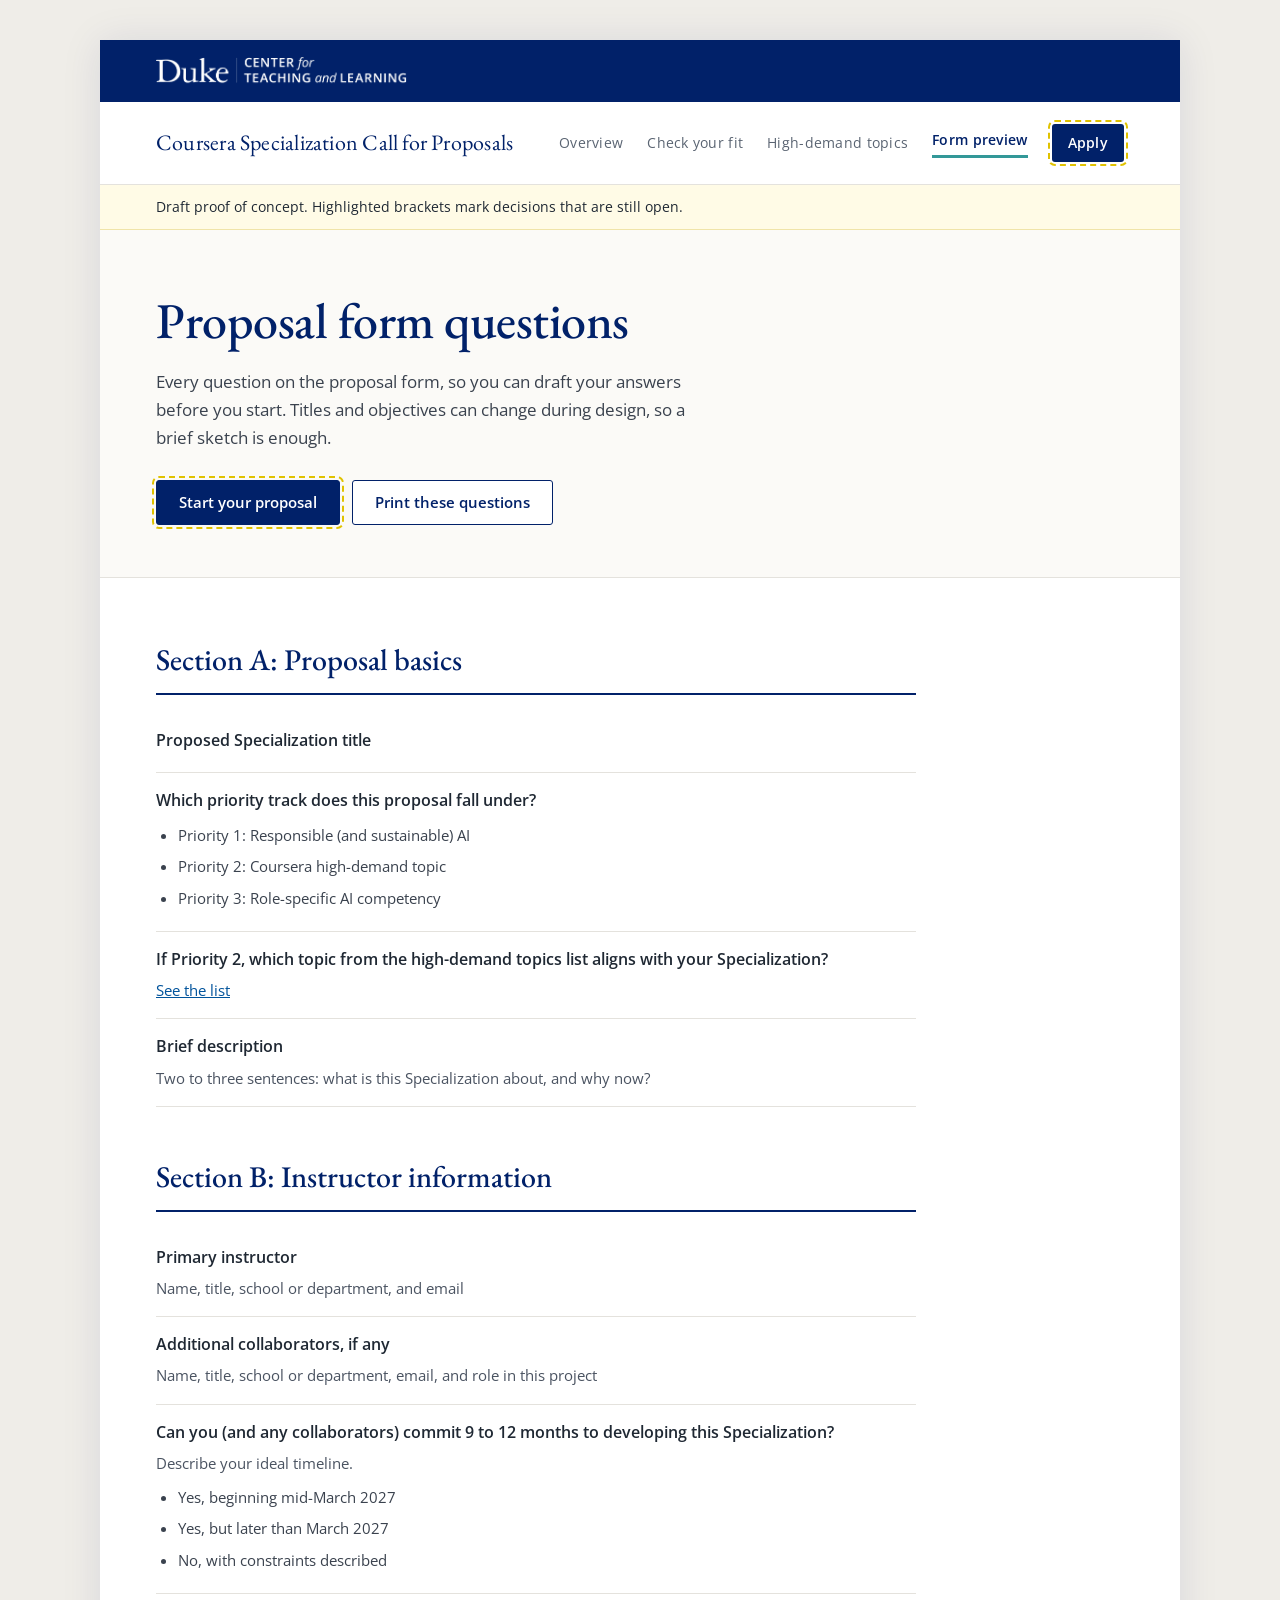
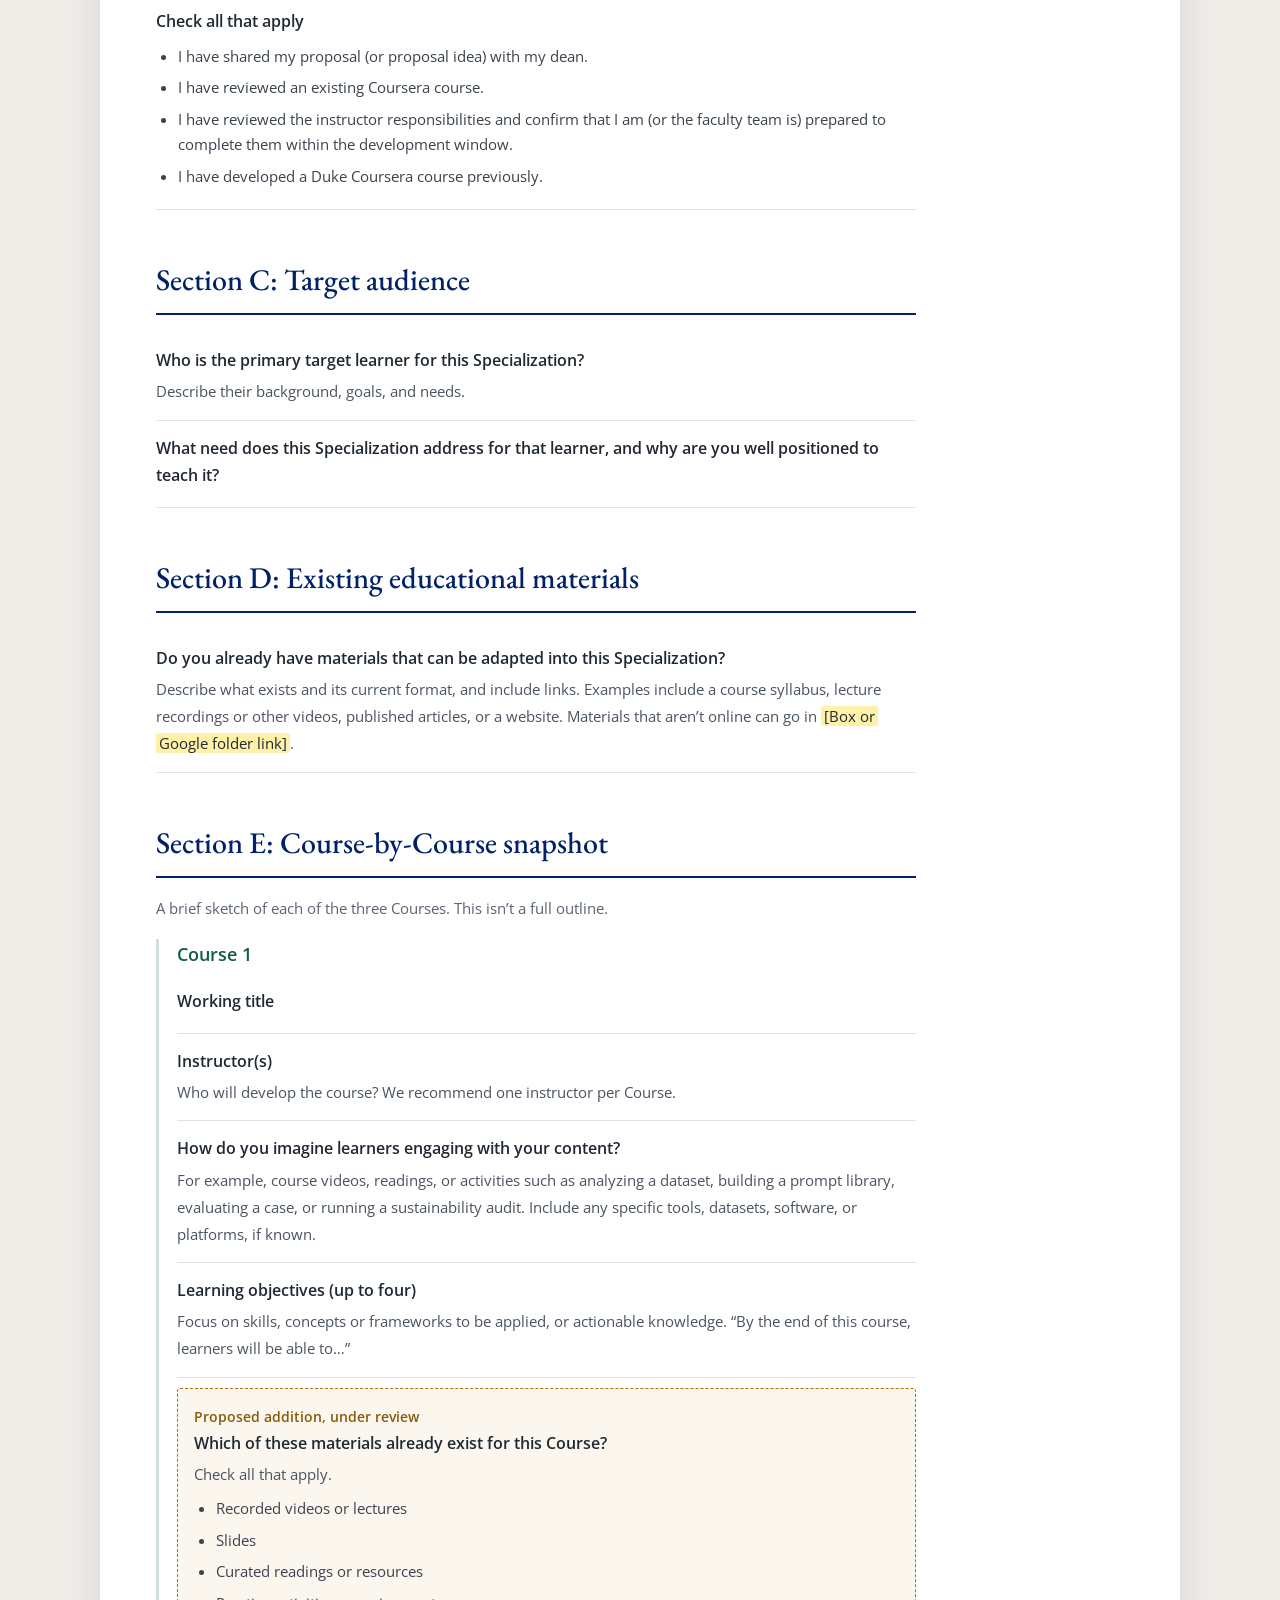
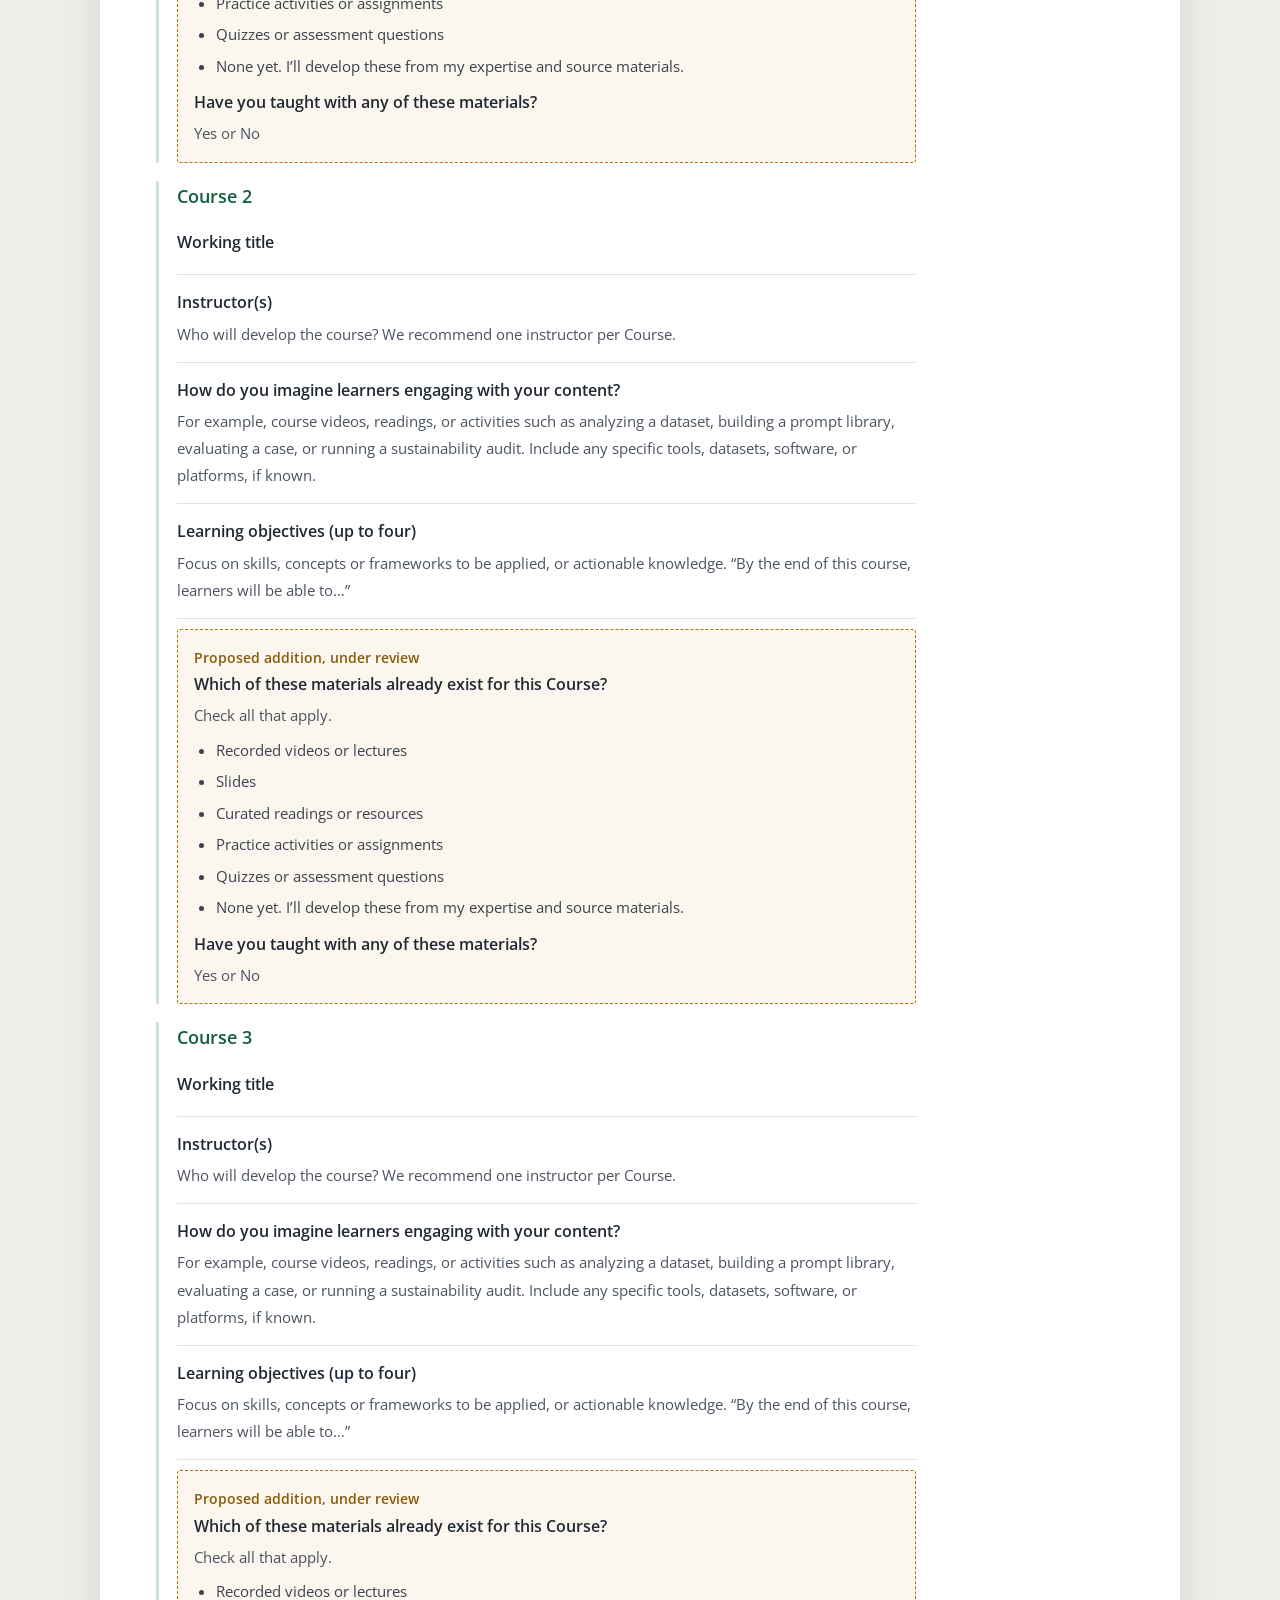
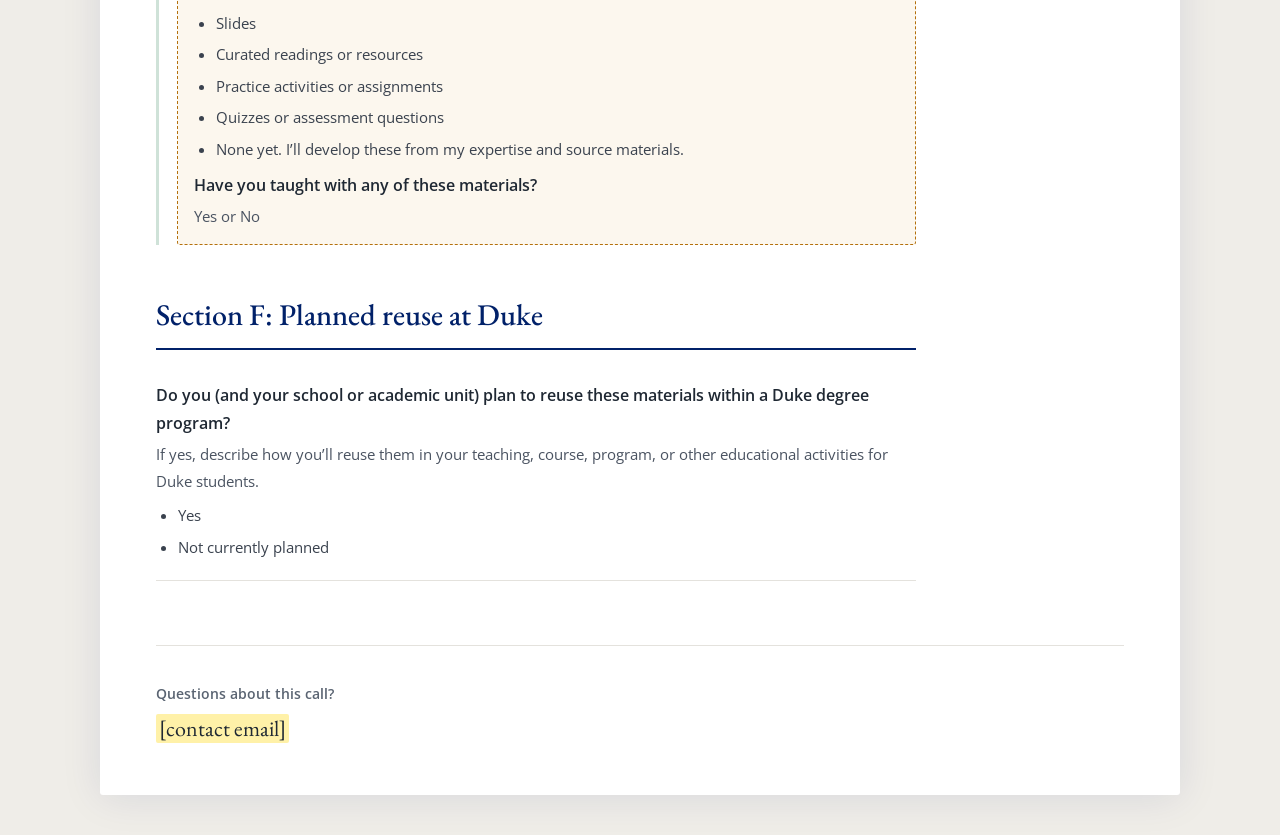
==== commit e8ee614c: "Align site with finalized SOW: dates, faculty hours, asset counts - "mid-Spring 2027" -> "mid-March " ====
--- a/form-preview.html
+++ b/form-preview.html
@@ -37,7 +37,7 @@
 <section class="form-section"><h2>Section B: Instructor information</h2>
 <div class="q"><span class="qt">Primary instructor</span><span class="qh">Name, title, school or department, and email</span></div>
 <div class="q"><span class="qt">Additional collaborators, if any</span><span class="qh">Name, title, school or department, email, and role in this project</span></div>
-<div class="q"><span class="qt">Can you (and any collaborators) commit 9 to 12 months to developing this Specialization?</span><span class="qh">Describe your ideal timeline.</span><ul><li>Yes, beginning mid-Spring 2027</li><li>Yes, but later than Spring 2027</li><li>No, with constraints described</li></ul></div>
+<div class="q"><span class="qt">Can you (and any collaborators) commit 9 to 12 months to developing this Specialization?</span><span class="qh">Describe your ideal timeline.</span><ul><li>Yes, beginning mid-March 2027</li><li>Yes, but later than March 2027</li><li>No, with constraints described</li></ul></div>
 <div class="q"><span class="qt">Check all that apply</span><ul><li>I have shared my proposal (or proposal idea) with my dean.</li><li>I have reviewed an existing Coursera course.</li><li>I have reviewed the instructor responsibilities and confirm that I am (or the faculty team is) prepared to complete them within the development window.</li><li>I have developed a Duke Coursera course previously.</li></ul></div>
 </section>
 
